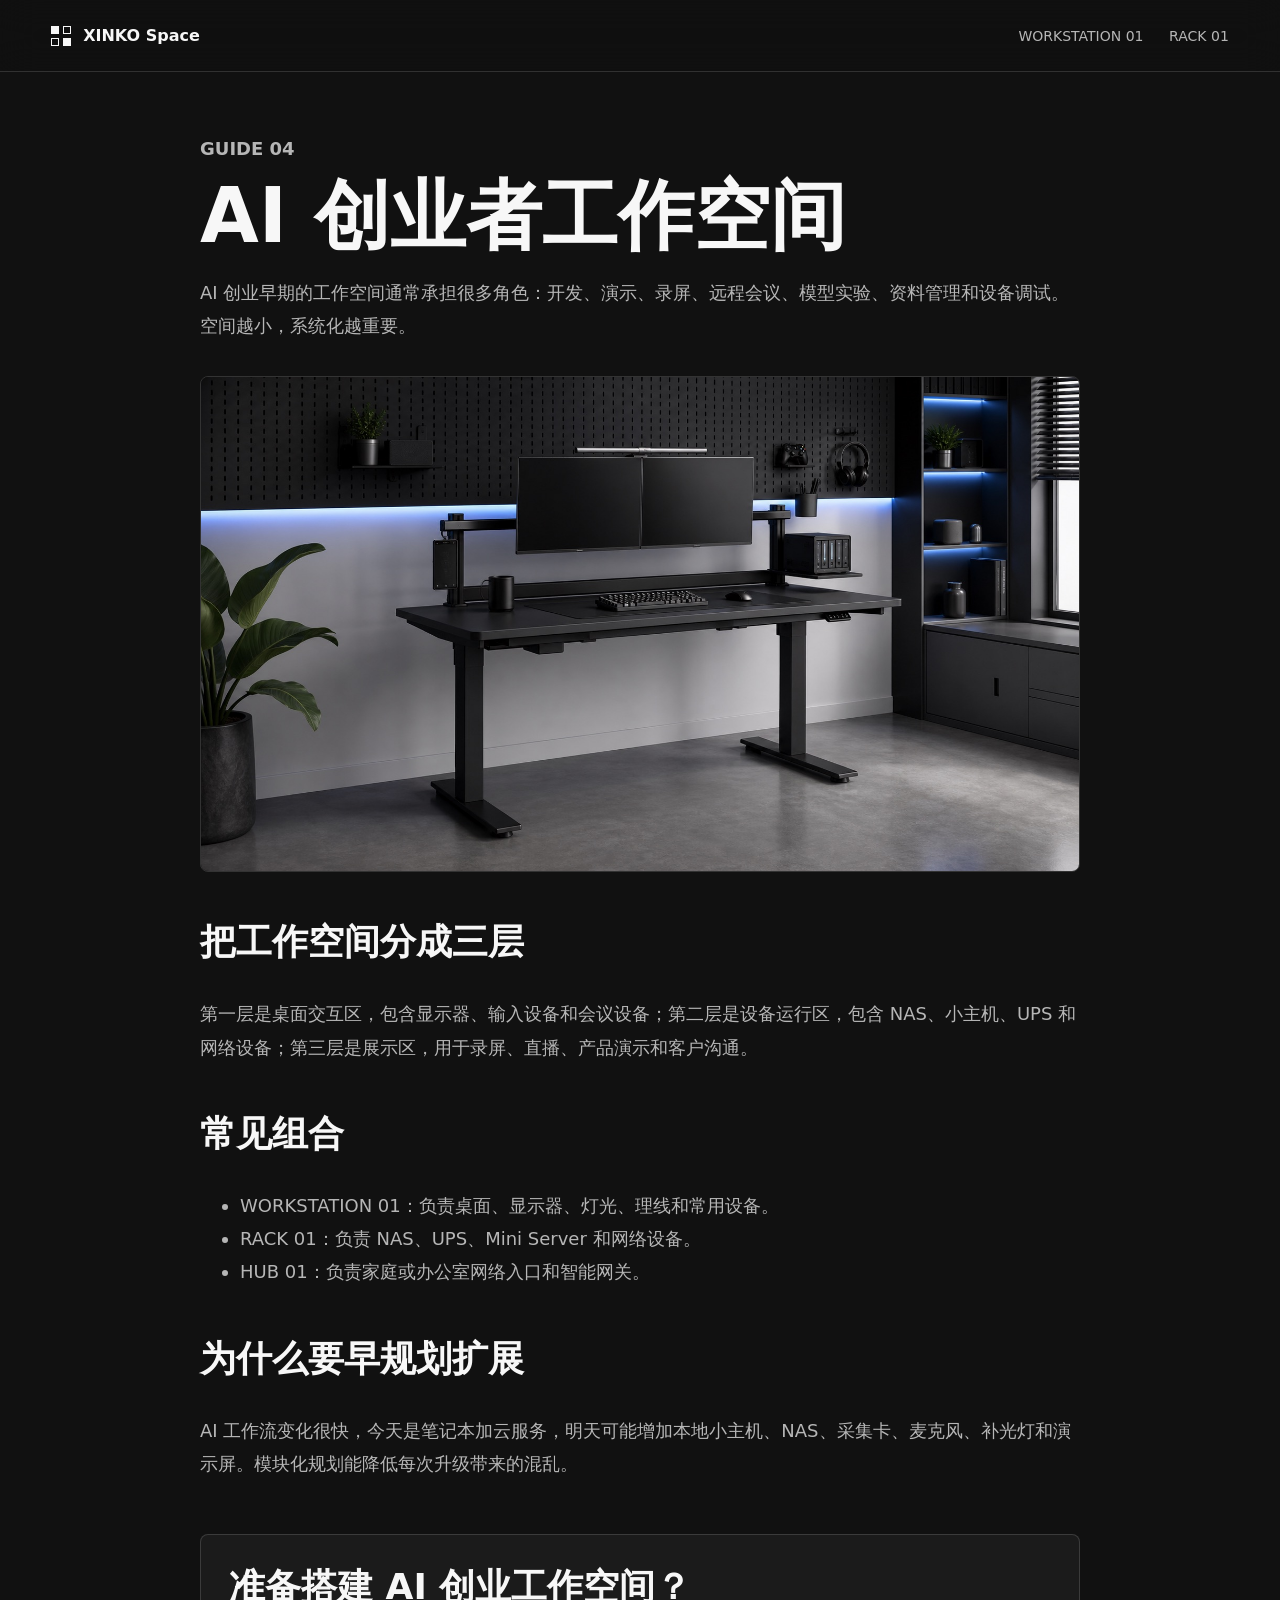
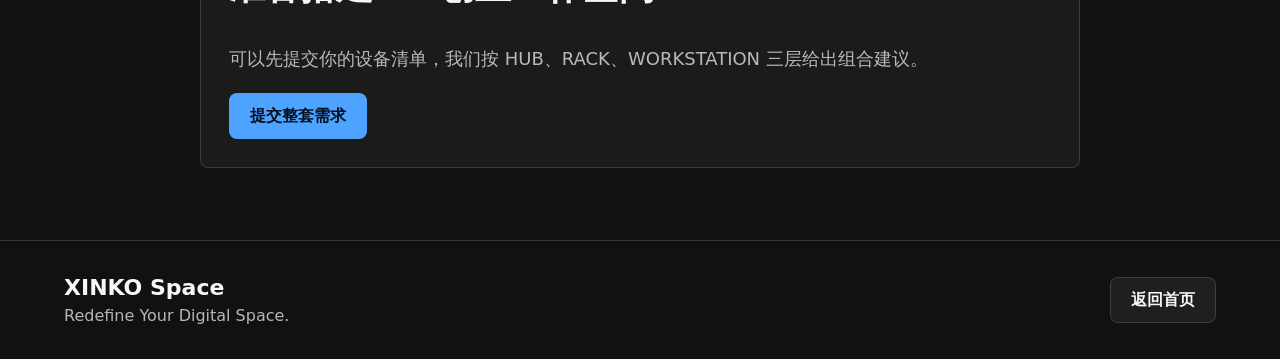
==== blog-ai-founder-space.html @ d63c4149 "Initial XINKO Space website with Cloudflare Pages deployment" ====
<!doctype html>
<html lang="zh-CN">
  <head>
    <meta charset="utf-8" />
    <meta name="viewport" content="width=device-width, initial-scale=1" />
    <title>AI 创业者工作空间 | XINKO Space</title>
    <meta name="description" content="AI 创业者工作空间：把开发、演示、算力、存储、会议和拍摄设备组织成可扩展的模块化工作站。" />
    <link rel="stylesheet" href="./styles.css" />
  </head>
  <body>
    <header class="site-header">
      <a class="brand" href="./index.html" aria-label="返回 XINKO Space 首页">
        <span class="mark" aria-hidden="true"><span></span><span></span><span></span><span></span></span>
        <span>XINKO Space</span>
      </a>
      <nav class="nav" aria-label="主导航">
        <a href="./workstation-01.html">WORKSTATION 01</a>
        <a href="./rack-01.html">RACK 01</a>
      </nav>
    </header>

    <main class="article-page">
      <article class="article">
        <p class="eyebrow">Guide 04</p>
        <h1>AI 创业者工作空间</h1>
        <p class="article-lead">
          AI 创业早期的工作空间通常承担很多角色：开发、演示、录屏、远程会议、模型实验、资料管理和设备调试。空间越小，系统化越重要。
        </p>
        <img src="./assets-web/workstation-01-render.jpg" alt="AI 创业者模块化工作空间" />

        <h2>把工作空间分成三层</h2>
        <p>
          第一层是桌面交互区，包含显示器、输入设备和会议设备；第二层是设备运行区，包含 NAS、小主机、UPS 和网络设备；第三层是展示区，用于录屏、直播、产品演示和客户沟通。
        </p>

        <h2>常见组合</h2>
        <ul>
          <li>WORKSTATION 01：负责桌面、显示器、灯光、理线和常用设备。</li>
          <li>RACK 01：负责 NAS、UPS、Mini Server 和网络设备。</li>
          <li>HUB 01：负责家庭或办公室网络入口和智能网关。</li>
        </ul>

        <h2>为什么要早规划扩展</h2>
        <p>
          AI 工作流变化很快，今天是笔记本加云服务，明天可能增加本地小主机、NAS、采集卡、麦克风、补光灯和演示屏。模块化规划能降低每次升级带来的混乱。
        </p>

        <div class="article-cta">
          <h2>准备搭建 AI 创业工作空间？</h2>
          <p>可以先提交你的设备清单，我们按 HUB、RACK、WORKSTATION 三层给出组合建议。</p>
          <a class="button primary" href="./index.html#customize">提交整套需求</a>
        </div>
      </article>
    </main>

    <footer class="footer">
      <div><p class="brand-line">XINKO Space</p><p>Redefine Your Digital Space.</p></div>
      <a class="button secondary" href="./index.html">返回首页</a>
    </footer>
  </body>
</html>
---- styles.css ----
:root {
  --space-black: #111111;
  --graphite: #333333;
  --snow: #f7f7f7;
  --blue: #4da3ff;
  --line: rgba(255, 255, 255, 0.14);
  --muted: rgba(247, 247, 247, 0.72);
  --panel: #1b1b1b;
  color-scheme: dark;
}

* {
  box-sizing: border-box;
}

html {
  scroll-behavior: smooth;
}

body {
  margin: 0;
  font-family: Inter, ui-sans-serif, system-ui, -apple-system, BlinkMacSystemFont, "Segoe UI",
    "PingFang SC", "Hiragino Sans GB", "Microsoft YaHei", sans-serif;
  background: var(--space-black);
  color: var(--snow);
  letter-spacing: 0;
}

a {
  color: inherit;
  text-decoration: none;
}

.site-header {
  position: fixed;
  z-index: 20;
  top: 0;
  left: 0;
  right: 0;
  display: flex;
  align-items: center;
  justify-content: space-between;
  gap: 24px;
  min-height: 72px;
  padding: 16px clamp(20px, 4vw, 56px);
  border-bottom: 1px solid var(--line);
  background: rgba(17, 17, 17, 0.82);
  backdrop-filter: blur(18px);
}

.brand {
  display: inline-flex;
  align-items: center;
  gap: 12px;
  min-width: max-content;
  font-weight: 800;
}

.mark {
  display: grid;
  grid-template-columns: repeat(2, 8px);
  gap: 4px;
}

.mark span {
  width: 8px;
  height: 8px;
  background: var(--snow);
}

.mark span:nth-child(2),
.mark span:nth-child(3) {
  background: transparent;
  border: 1px solid var(--snow);
}

.nav {
  display: flex;
  align-items: center;
  gap: clamp(14px, 2vw, 28px);
  color: var(--muted);
  font-size: 14px;
}

.nav a:hover {
  color: var(--blue);
}

.hero {
  position: relative;
  min-height: 92vh;
  display: grid;
  align-items: end;
  overflow: hidden;
  padding: 120px clamp(20px, 5vw, 72px) 72px;
}

.hero img {
  position: absolute;
  inset: 0;
  width: 100%;
  height: 100%;
  object-fit: cover;
  object-position: center;
}

.hero-shade {
  position: absolute;
  inset: 0;
  background:
    linear-gradient(90deg, rgba(17, 17, 17, 0.88), rgba(17, 17, 17, 0.44) 46%, rgba(17, 17, 17, 0.18)),
    linear-gradient(0deg, rgba(17, 17, 17, 0.98), rgba(17, 17, 17, 0.02) 42%);
}

.hero-copy {
  position: relative;
  z-index: 1;
  max-width: 780px;
}

.eyebrow {
  margin: 0 0 14px;
  color: var(--blue);
  font-size: 13px;
  font-weight: 800;
  text-transform: uppercase;
}

h1,
h2,
h3,
p {
  margin-top: 0;
}

h1 {
  margin-bottom: 22px;
  font-size: clamp(42px, 7vw, 92px);
  line-height: 0.98;
}

.hero-copy p:not(.eyebrow) {
  max-width: 650px;
  color: var(--muted);
  font-size: clamp(17px, 2.1vw, 24px);
  line-height: 1.7;
}

.hero-actions {
  display: flex;
  flex-wrap: wrap;
  gap: 14px;
  margin-top: 32px;
}

.button {
  display: inline-flex;
  align-items: center;
  justify-content: center;
  min-height: 46px;
  padding: 0 20px;
  border: 1px solid transparent;
  border-radius: 8px;
  font-weight: 800;
  cursor: pointer;
}

.primary {
  background: var(--blue);
  color: #06111e;
}

.secondary {
  border-color: var(--line);
  color: var(--snow);
  background: rgba(255, 255, 255, 0.06);
}

.section {
  padding: 86px clamp(20px, 5vw, 72px);
  border-top: 1px solid var(--line);
}

.section-heading {
  max-width: 860px;
  margin-bottom: 34px;
}

.section h2 {
  max-width: 760px;
  font-size: clamp(28px, 4vw, 54px);
  line-height: 1.08;
  margin-bottom: 0;
}

.intro,
.content {
  display: grid;
  grid-template-columns: minmax(0, 0.85fr) minmax(280px, 1fr);
  gap: clamp(28px, 6vw, 80px);
  align-items: start;
}

.intro > p,
.content-list {
  color: var(--muted);
  font-size: 18px;
  line-height: 1.8;
}

.product-grid {
  display: grid;
  grid-template-columns: repeat(3, minmax(0, 1fr));
  gap: 18px;
}

.four-grid {
  grid-template-columns: repeat(4, minmax(0, 1fr));
}

.product-card {
  border: 1px solid var(--line);
  border-radius: 8px;
  padding: 22px;
  background: var(--panel);
}

.product-image {
  display: block;
  width: 100%;
  aspect-ratio: 16 / 10;
  object-fit: cover;
  border-radius: 8px;
  margin-bottom: 22px;
  border: 1px solid rgba(255, 255, 255, 0.1);
  background: #242424;
}

.product-visual {
  position: relative;
  height: 180px;
  margin-bottom: 22px;
  overflow: hidden;
  border-radius: 8px;
  background: #242424;
}

.product-visual::before {
  content: "";
  position: absolute;
  inset: 18px;
  border: 1px solid rgba(77, 163, 255, 0.34);
}

.hub-visual span,
.rack-visual span,
.workstation-visual span {
  position: absolute;
  display: block;
  background: #101010;
  border: 1px solid rgba(247, 247, 247, 0.18);
  box-shadow: inset 0 0 0 1px rgba(77, 163, 255, 0.08);
}

.hub-visual span:nth-child(1) {
  left: 34px;
  top: 44px;
  width: 52%;
  height: 76px;
}

.hub-visual span:nth-child(2) {
  right: 34px;
  top: 62px;
  width: 22%;
  height: 40px;
  background: var(--blue);
}

.hub-visual span:nth-child(3) {
  left: 34px;
  bottom: 34px;
  width: 70%;
  height: 8px;
}

.rack-visual span {
  left: 26%;
  width: 48%;
  height: 24px;
}

.rack-visual span:nth-child(1) { top: 38px; }
.rack-visual span:nth-child(2) { top: 72px; }
.rack-visual span:nth-child(3) { top: 106px; }
.rack-visual span:nth-child(4) {
  top: 140px;
  background: var(--blue);
}

.workstation-visual span:nth-child(1) {
  left: 14%;
  top: 74px;
  width: 72%;
  height: 14px;
}

.workstation-visual span:nth-child(2),
.workstation-visual span:nth-child(3) {
  top: 88px;
  width: 10px;
  height: 64px;
}

.workstation-visual span:nth-child(2) { left: 25%; }
.workstation-visual span:nth-child(3) { right: 25%; }
.workstation-visual span:nth-child(4) {
  left: 32%;
  top: 38px;
  width: 36%;
  height: 26px;
  background: var(--blue);
}

.series {
  margin-bottom: 8px;
  color: var(--blue);
  font-size: 13px;
  font-weight: 800;
}

.product-card h3 {
  font-size: 24px;
  margin-bottom: 12px;
}

.product-card p:not(.series),
.product-card li,
.case-strip p {
  color: var(--muted);
  line-height: 1.7;
}

.product-card ul {
  display: flex;
  flex-wrap: wrap;
  gap: 8px;
  padding: 0;
  margin: 22px 0 0;
  list-style: none;
}

.text-link {
  display: inline-flex;
  margin-top: 20px;
  color: var(--blue);
  font-weight: 900;
}

.product-hero {
  min-height: 88vh;
}

.feature-grid {
  grid-template-columns: repeat(5, minmax(0, 1fr));
}

.size-plans {
  background: #171717;
}

.product-card li {
  padding: 6px 10px;
  border: 1px solid var(--line);
  border-radius: 999px;
  font-size: 13px;
}

.configurator {
  background: #f7f7f7;
  color: #111111;
}

.configurator .eyebrow {
  color: #1269bf;
}

.inquiry-form {
  display: grid;
  grid-template-columns: repeat(2, minmax(0, 1fr));
  gap: 18px;
  max-width: 980px;
}

label {
  display: grid;
  gap: 8px;
  font-weight: 800;
}

.wide,
.form-note {
  grid-column: 1 / -1;
}

input,
select,
textarea {
  width: 100%;
  border: 1px solid #c9c9c9;
  border-radius: 8px;
  padding: 13px 14px;
  background: #ffffff;
  color: #111111;
  font: inherit;
}

textarea {
  resize: vertical;
}

.form-button {
  width: fit-content;
  border: 0;
}

.form-note {
  min-height: 24px;
  color: #1b5d15;
  font-weight: 800;
}

.case-strip {
  display: grid;
  grid-template-columns: repeat(3, minmax(0, 1fr));
  gap: 18px;
}

.case-strip article {
  border-left: 2px solid var(--blue);
  padding: 4px 0 4px 22px;
}

.case-strip span {
  color: var(--blue);
  font-weight: 900;
}

.gallery-grid {
  display: grid;
  grid-template-columns: repeat(3, minmax(0, 1fr));
  gap: 18px;
}

.compact-gallery {
  grid-template-columns: repeat(6, minmax(0, 1fr));
}

.full-gallery {
  grid-template-columns: repeat(6, minmax(0, 1fr));
}

.gallery-grid figure {
  margin: 0;
  border: 1px solid var(--line);
  border-radius: 8px;
  overflow: hidden;
  background: var(--panel);
}

.gallery-grid img {
  display: block;
  width: 100%;
  aspect-ratio: 16 / 10;
  object-fit: cover;
}

.gallery-grid figcaption {
  padding: 12px 14px;
  color: var(--muted);
  font-size: 14px;
  font-weight: 800;
}

.content-list {
  margin: 0;
  padding-left: 24px;
}

.content-list li + li {
  margin-top: 12px;
}

.article-page {
  padding: 132px clamp(20px, 5vw, 72px) 72px;
}

.article {
  max-width: 880px;
  margin: 0 auto;
}

.article h1 {
  font-size: clamp(40px, 6vw, 76px);
  margin-bottom: 22px;
}

.article h2 {
  margin-top: 46px;
  font-size: clamp(24px, 3vw, 36px);
}

.article p,
.article li {
  color: var(--muted);
  font-size: 18px;
  line-height: 1.85;
}

.article-lead {
  font-size: 21px;
}

.article img {
  display: block;
  width: 100%;
  margin: 34px 0 8px;
  border-radius: 8px;
  border: 1px solid var(--line);
}

.article-cta {
  margin-top: 54px;
  padding: 28px;
  border: 1px solid var(--line);
  border-radius: 8px;
  background: var(--panel);
}

.article-cta h2 {
  margin-top: 0;
}

.footer {
  display: flex;
  align-items: center;
  justify-content: space-between;
  flex-wrap: wrap;
  gap: 24px;
  padding: 34px clamp(20px, 5vw, 72px);
  border-top: 1px solid var(--line);
}

.brand-line {
  margin-bottom: 6px;
  font-size: 22px;
  font-weight: 900;
}

.footer p:last-child {
  margin-bottom: 0;
  color: var(--muted);
}

.dashboard-page {
  padding-top: 72px;
}

.thanks-page {
  min-height: 78vh;
  display: grid;
  align-items: center;
  padding-top: 72px;
}

.thanks-panel {
  max-width: 900px;
  border-top: 0;
}

.thanks-panel h1 {
  margin-bottom: 20px;
  font-size: clamp(44px, 7vw, 92px);
}

.thanks-panel p:not(.eyebrow) {
  max-width: 720px;
  color: var(--muted);
  font-size: 20px;
  line-height: 1.8;
}

.dashboard-head {
  display: flex;
  align-items: end;
  justify-content: space-between;
  gap: 28px;
}

.dashboard-head h1 {
  margin-bottom: 16px;
  font-size: clamp(40px, 6vw, 76px);
}

.dashboard-head p:not(.eyebrow) {
  max-width: 720px;
  color: var(--muted);
  font-size: 18px;
  line-height: 1.75;
}

.dashboard-actions {
  display: flex;
  flex-wrap: wrap;
  gap: 12px;
}

.table-wrap {
  width: 100%;
  overflow-x: auto;
  border: 1px solid var(--line);
  border-radius: 8px;
}

.lead-table {
  width: 100%;
  min-width: 900px;
  border-collapse: collapse;
}

.lead-table th,
.lead-table td {
  padding: 14px 16px;
  border-bottom: 1px solid var(--line);
  text-align: left;
  vertical-align: top;
}

.lead-table th {
  color: var(--blue);
  font-size: 13px;
  text-transform: uppercase;
}

.lead-table td {
  color: var(--muted);
  line-height: 1.6;
}

@media (max-width: 900px) {
  .site-header {
    position: absolute;
    align-items: flex-start;
  }

  .nav {
    justify-content: flex-end;
    flex-wrap: wrap;
    gap: 10px 16px;
  }

  .intro,
  .content,
  .product-grid,
  .four-grid,
  .case-strip,
  .feature-grid,
  .gallery-grid,
  .compact-gallery,
  .full-gallery,
  .inquiry-form {
    grid-template-columns: 1fr;
  }

  .hero {
    min-height: 88vh;
    padding-top: 148px;
  }

  .footer {
    align-items: flex-start;
    flex-direction: column;
  }

  .dashboard-head {
    align-items: flex-start;
    flex-direction: column;
  }
}

@media (max-width: 560px) {
  .site-header {
    flex-direction: column;
  }

  .nav {
    justify-content: flex-start;
    font-size: 13px;
  }

  .hero {
    padding-top: 184px;
  }

  .hero-actions,
  .button {
    width: 100%;
  }

  .section {
    padding-top: 64px;
    padding-bottom: 64px;
  }
}
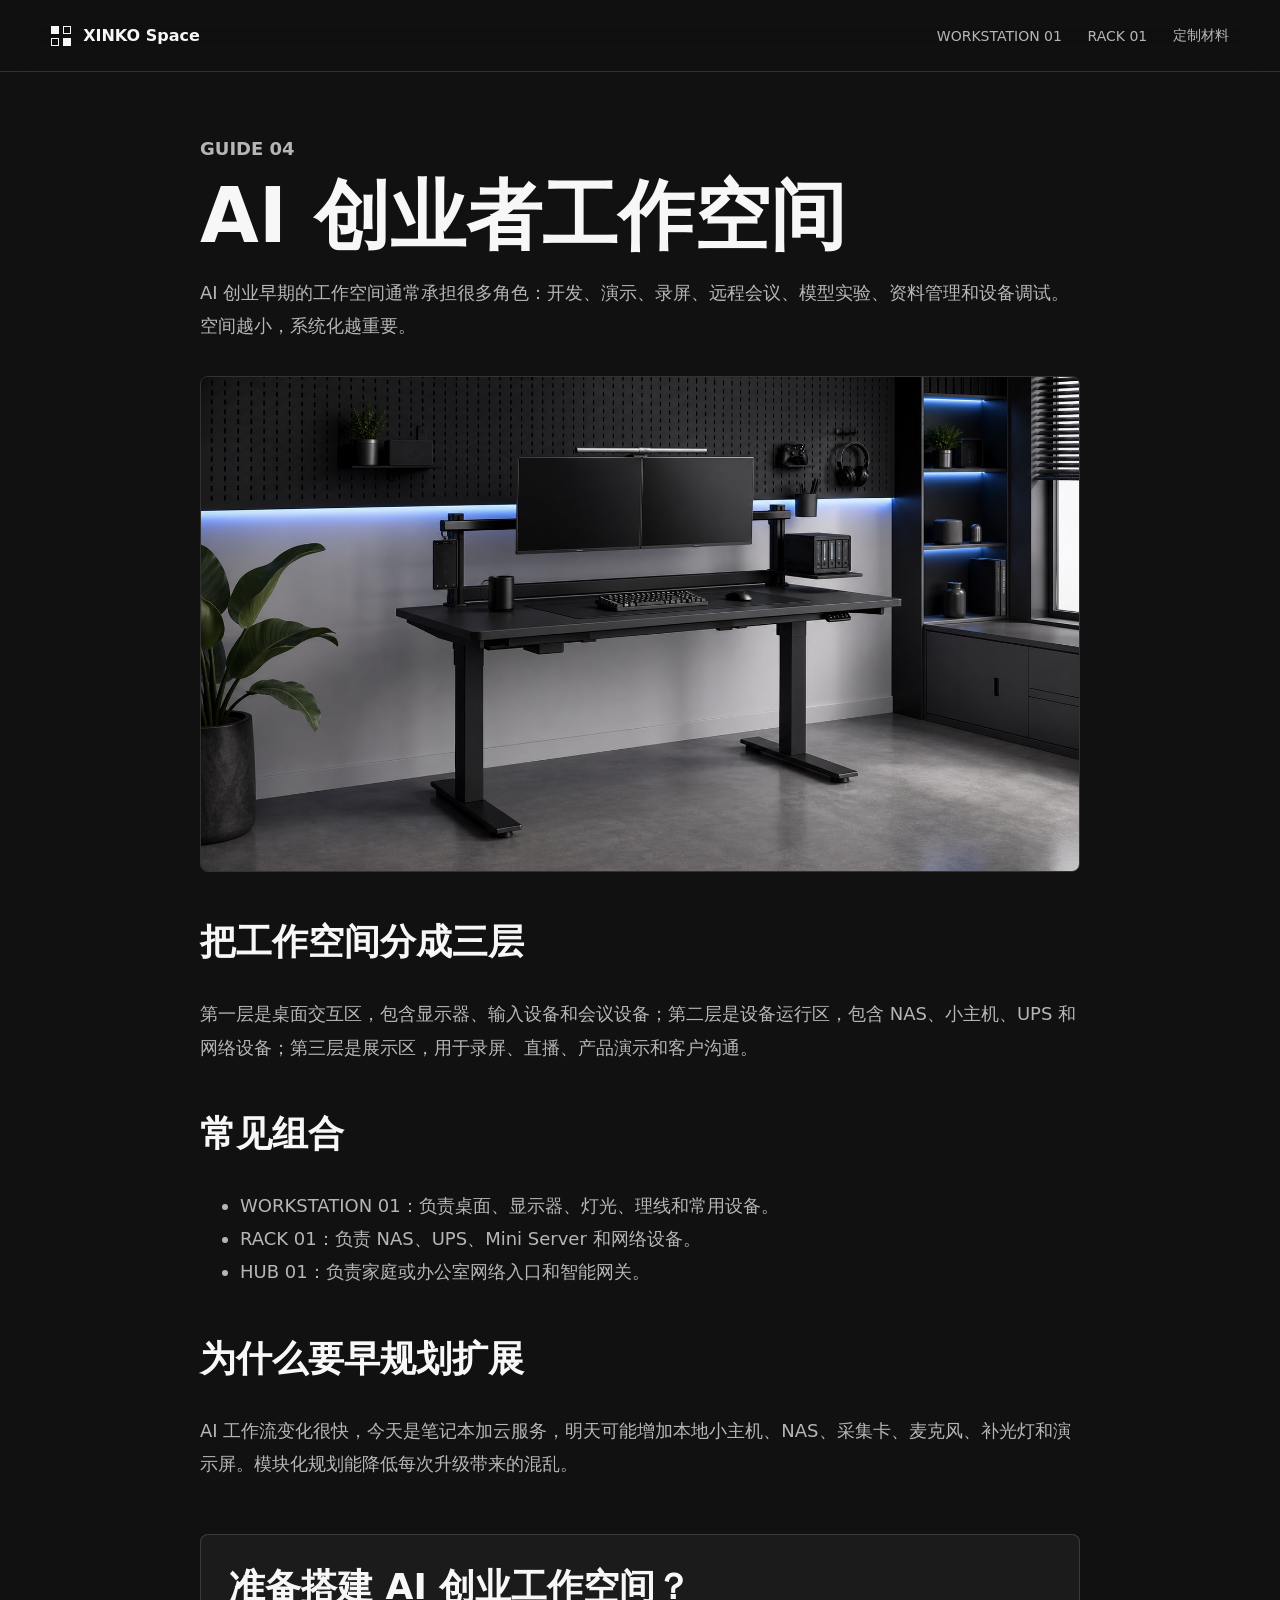
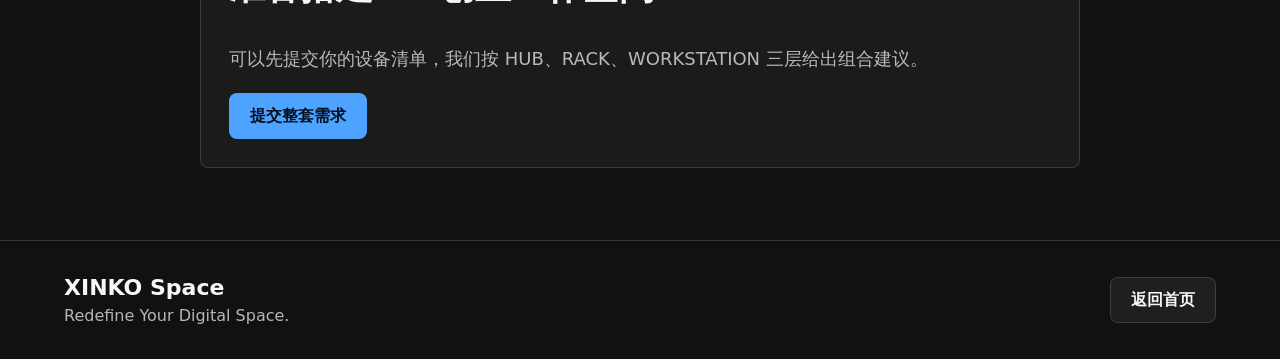
==== commit 2d1d1ad4: "Add custom materials catalog and navigation" ====
--- a/blog-ai-founder-space.html
+++ b/blog-ai-founder-space.html
@@ -16,6 +16,7 @@
       <nav class="nav" aria-label="主导航">
         <a href="./workstation-01.html">WORKSTATION 01</a>
         <a href="./rack-01.html">RACK 01</a>
+        <a href="./materials.html">定制材料</a>
       </nav>
     </header>
 
--- a/styles.css
+++ b/styles.css
@@ -419,6 +419,84 @@
   resize: vertical;
 }
 
+.option-fieldset {
+  margin: 0;
+  border: 1px solid #c9c9c9;
+  border-radius: 8px;
+  padding: 16px;
+}
+
+.option-fieldset legend {
+  padding: 0 6px;
+  font-weight: 800;
+}
+
+.field-help {
+  margin-bottom: 14px;
+  color: #555555;
+  font-size: 14px;
+  font-weight: 600;
+  line-height: 1.6;
+}
+
+.material-list {
+  display: grid;
+  gap: 10px;
+}
+
+.material-row {
+  display: grid;
+  grid-template-columns: 0.9fr 1.5fr 0.8fr 0.6fr 36px;
+  gap: 8px;
+}
+
+.material-row input,
+.material-row select {
+  min-width: 0;
+}
+
+.material-add,
+.material-remove {
+  border: 1px solid #b9b9b9;
+  border-radius: 8px;
+  background: #ffffff;
+  color: #222222;
+  cursor: pointer;
+  font-weight: 800;
+}
+
+.material-add {
+  margin-top: 12px;
+  padding: 10px 14px;
+}
+
+.material-remove {
+  min-height: 42px;
+  font-size: 20px;
+}
+
+.checkbox-grid {
+  display: grid;
+  grid-template-columns: repeat(4, minmax(0, 1fr));
+  gap: 12px;
+}
+
+.checkbox-grid label {
+  display: flex;
+  align-items: center;
+  gap: 8px;
+  color: #333333;
+  font-size: 14px;
+  font-weight: 700;
+}
+
+.checkbox-grid input {
+  width: 16px;
+  height: 16px;
+  margin: 0;
+  accent-color: var(--blue);
+}
+
 .form-button {
   width: fit-content;
   border: 0;
@@ -588,6 +666,102 @@
   color: var(--muted);
   font-size: 20px;
   line-height: 1.8;
+}
+
+.materials-page {
+  padding-top: 72px;
+}
+
+.materials-hero {
+  padding-top: 104px;
+}
+
+.materials-hero h1 {
+  margin-bottom: 22px;
+  font-size: clamp(48px, 7vw, 92px);
+}
+
+.materials-hero > p:last-child,
+.material-cta p:last-child {
+  max-width: 820px;
+  color: var(--muted);
+  font-size: 19px;
+  line-height: 1.8;
+}
+
+.materials-table-wrap {
+  width: 100%;
+  overflow-x: auto;
+  border: 1px solid var(--line);
+  border-radius: 8px;
+}
+
+.materials-table {
+  width: 100%;
+  min-width: 920px;
+  border-collapse: collapse;
+}
+
+.materials-table th,
+.materials-table td {
+  padding: 16px;
+  border-bottom: 1px solid var(--line);
+  text-align: left;
+  vertical-align: top;
+}
+
+.materials-table th {
+  color: var(--blue);
+  font-size: 13px;
+  text-transform: uppercase;
+}
+
+.materials-table td {
+  color: var(--muted);
+  line-height: 1.65;
+}
+
+.materials-table strong {
+  color: var(--snow);
+}
+
+.material-card-grid {
+  display: grid;
+  grid-template-columns: repeat(3, minmax(0, 1fr));
+  gap: 18px;
+}
+
+.material-card {
+  border: 1px solid var(--line);
+  border-radius: 8px;
+  padding: 22px;
+  background: var(--panel);
+}
+
+.material-card p:last-child,
+.accessory-catalog p {
+  margin-bottom: 0;
+  color: var(--muted);
+  line-height: 1.7;
+}
+
+.accessory-catalog {
+  display: grid;
+  grid-template-columns: repeat(5, minmax(0, 1fr));
+  gap: 18px;
+}
+
+.accessory-catalog article {
+  border-left: 2px solid var(--blue);
+  padding-left: 18px;
+}
+
+.material-cta {
+  display: flex;
+  align-items: end;
+  justify-content: space-between;
+  gap: 28px;
+  background: #171717;
 }
 
 .dashboard-head {
@@ -668,6 +842,7 @@
   .gallery-grid,
   .compact-gallery,
   .full-gallery,
+  .checkbox-grid,
   .inquiry-form {
     grid-template-columns: 1fr;
   }
@@ -686,6 +861,26 @@
     align-items: flex-start;
     flex-direction: column;
   }
+
+  .material-card-grid,
+  .accessory-catalog {
+    grid-template-columns: 1fr;
+  }
+
+  .material-cta {
+    align-items: flex-start;
+    flex-direction: column;
+  }
+
+  .material-row {
+    grid-template-columns: 1fr 1fr;
+  }
+
+  .material-remove {
+    grid-column: 2;
+    width: 42px;
+    justify-self: end;
+  }
 }
 
 @media (max-width: 560px) {
